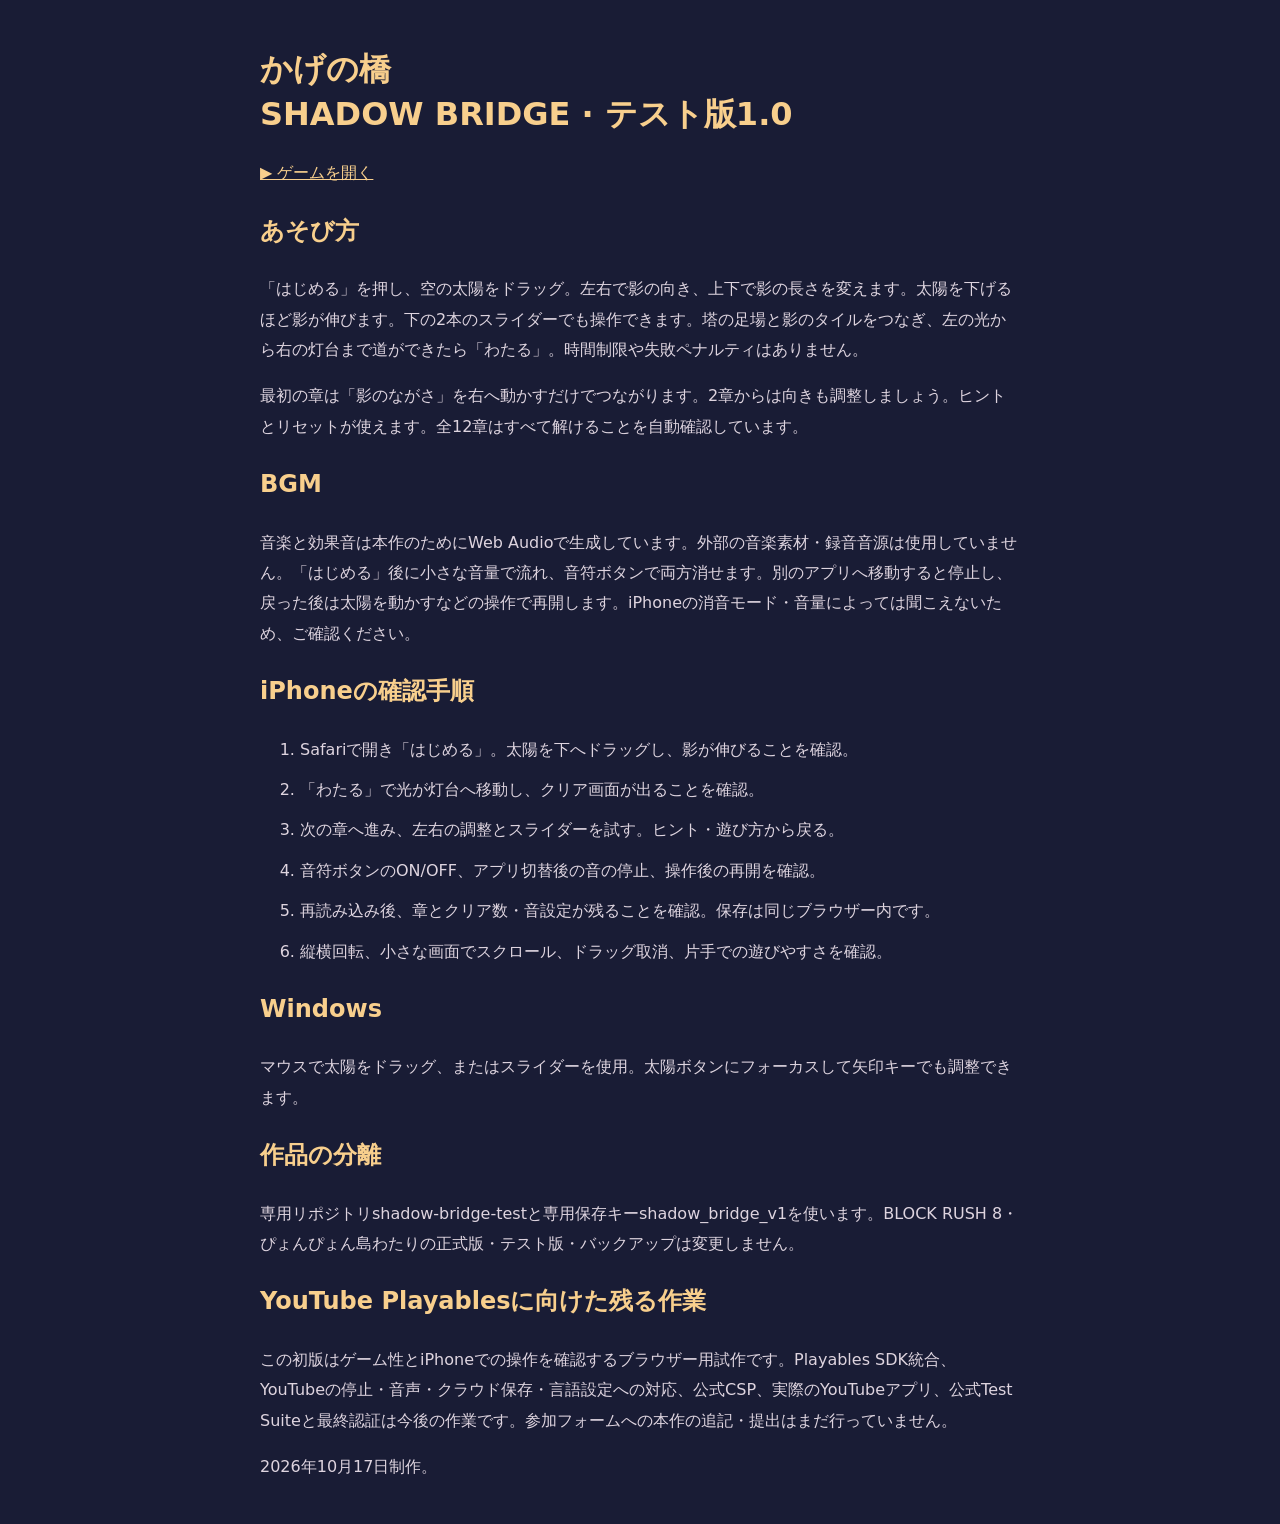
==== GUIDE.html @ 4cd4e1fe "Add Shadow Bridge: 12 sun-and-shadow puzzles with original ambient music" ====
<!doctype html><html lang="ja"><meta charset="utf-8"><meta name="viewport" content="width=device-width,initial-scale=1"><title>かげの橋 — テストガイド</title><style>body{max-width:760px;margin:auto;padding:26px;background:#191c35;color:#ded4df;font:16px/1.9 system-ui}a,h1,h2{color:#f8cf8d}h1{line-height:1.4}li{margin-bottom:10px}</style><h1>かげの橋<br>SHADOW BRIDGE · テスト版1.0</h1><p><a href="index.html">▶ ゲームを開く</a></p><h2>あそび方</h2><p>「はじめる」を押し、空の太陽をドラッグ。左右で影の向き、上下で影の長さを変えます。太陽を下げるほど影が伸びます。下の2本のスライダーでも操作できます。塔の足場と影のタイルをつなぎ、左の光から右の灯台まで道ができたら「わたる」。時間制限や失敗ペナルティはありません。</p><p>最初の章は「影のながさ」を右へ動かすだけでつながります。2章からは向きも調整しましょう。ヒントとリセットが使えます。全12章はすべて解けることを自動確認しています。</p><h2>BGM</h2><p>音楽と効果音は本作のためにWeb Audioで生成しています。外部の音楽素材・録音音源は使用していません。「はじめる」後に小さな音量で流れ、音符ボタンで両方消せます。別のアプリへ移動すると停止し、戻った後は太陽を動かすなどの操作で再開します。iPhoneの消音モード・音量によっては聞こえないため、ご確認ください。</p><h2>iPhoneの確認手順</h2><ol><li>Safariで開き「はじめる」。太陽を下へドラッグし、影が伸びることを確認。</li><li>「わたる」で光が灯台へ移動し、クリア画面が出ることを確認。</li><li>次の章へ進み、左右の調整とスライダーを試す。ヒント・遊び方から戻る。</li><li>音符ボタンのON/OFF、アプリ切替後の音の停止、操作後の再開を確認。</li><li>再読み込み後、章とクリア数・音設定が残ることを確認。保存は同じブラウザー内です。</li><li>縦横回転、小さな画面でスクロール、ドラッグ取消、片手での遊びやすさを確認。</li></ol><h2>Windows</h2><p>マウスで太陽をドラッグ、またはスライダーを使用。太陽ボタンにフォーカスして矢印キーでも調整できます。</p><h2>作品の分離</h2><p>専用リポジトリshadow-bridge-testと専用保存キーshadow_bridge_v1を使います。BLOCK RUSH 8・ぴょんぴょん島わたりの正式版・テスト版・バックアップは変更しません。</p><h2>YouTube Playablesに向けた残る作業</h2><p>この初版はゲーム性とiPhoneでの操作を確認するブラウザー用試作です。Playables SDK統合、YouTubeの停止・音声・クラウド保存・言語設定への対応、公式CSP、実際のYouTubeアプリ、公式Test Suiteと最終認証は今後の作業です。参加フォームへの本作の追記・提出はまだ行っていません。</p><p>2026年10月17日制作。</p></html>
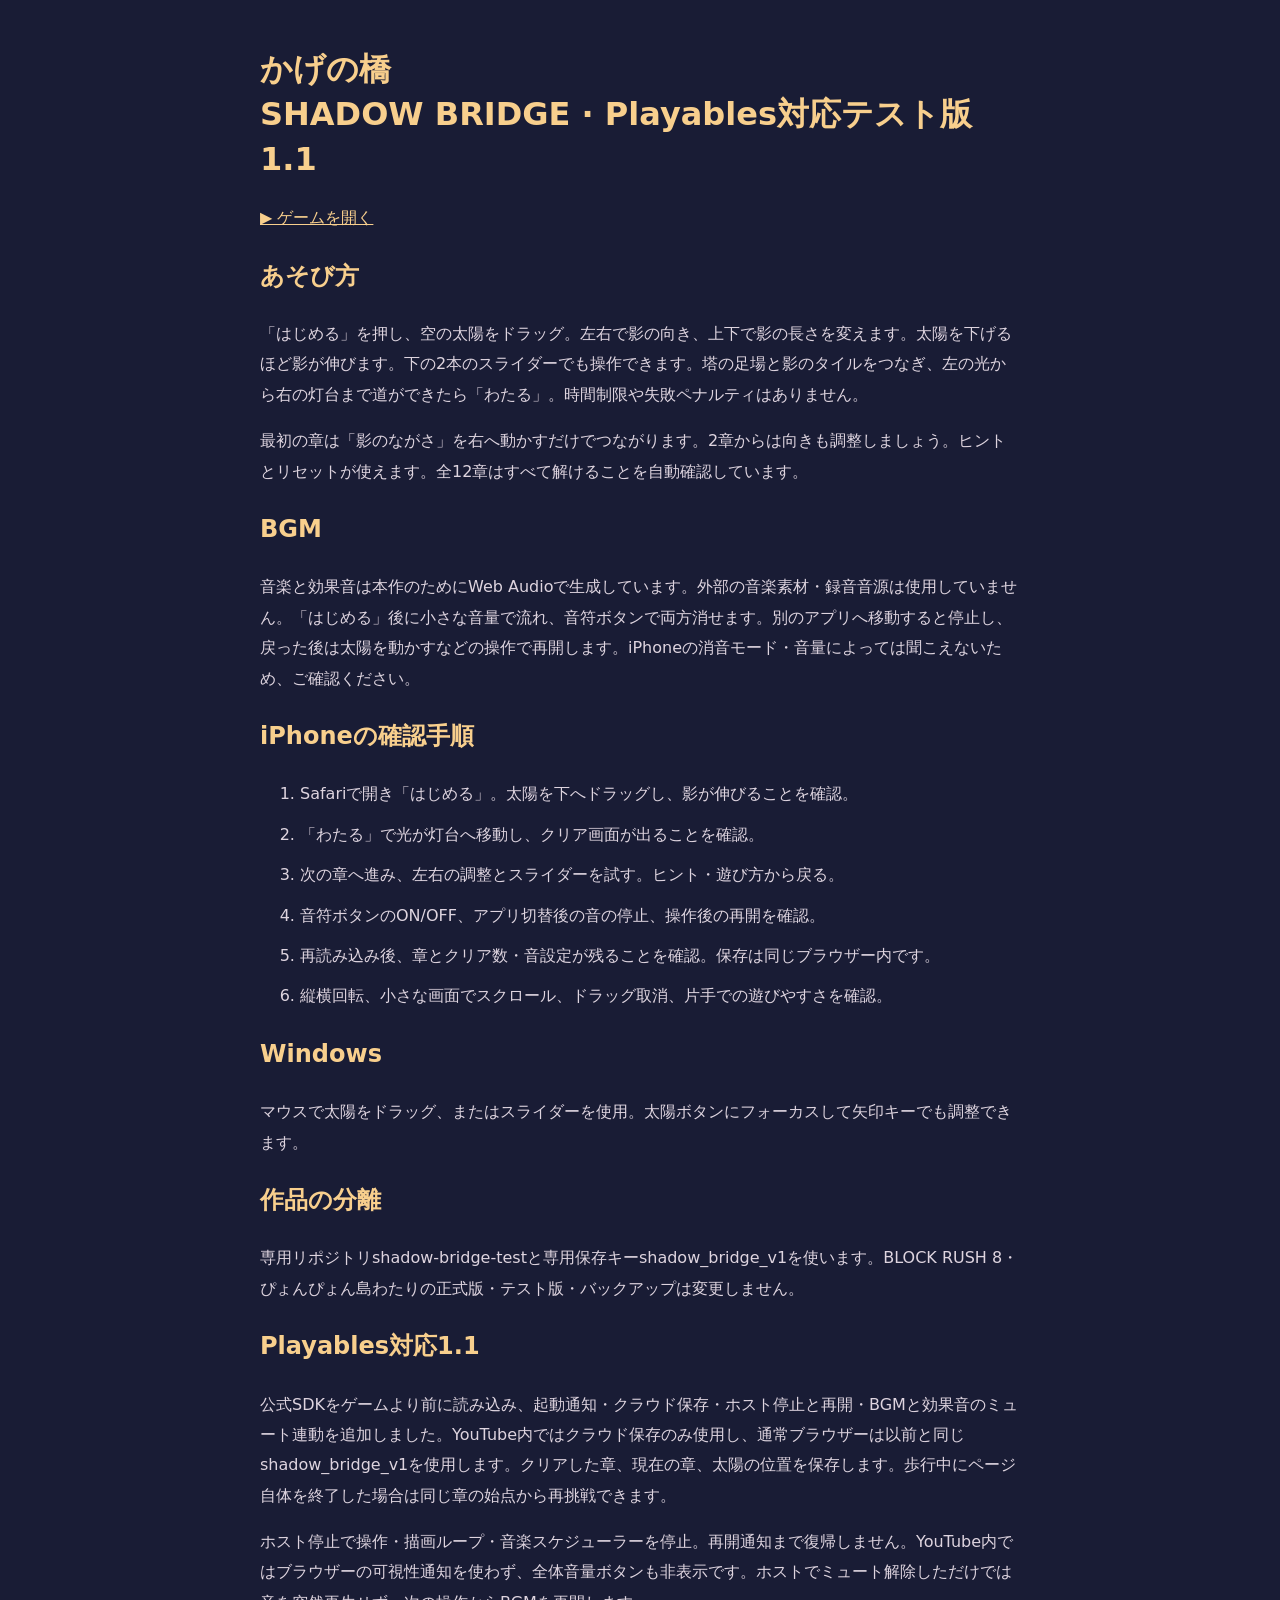
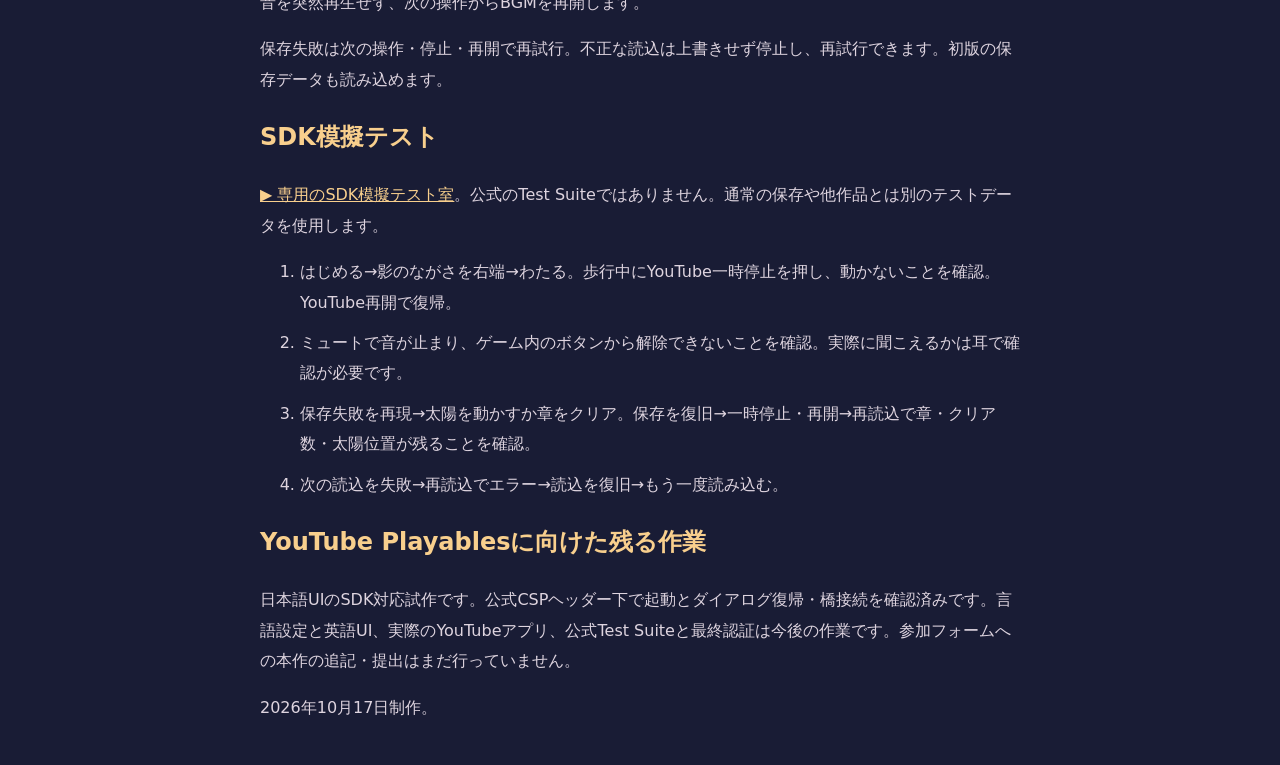
==== commit b24dd166: "Integrate Playables cloud progress, host-controlled BGM and pause" ====
--- a/GUIDE.html
+++ b/GUIDE.html
@@ -1 +1,2 @@
-<!doctype html><html lang="ja"><meta charset="utf-8"><meta name="viewport" content="width=device-width,initial-scale=1"><title>かげの橋 — テストガイド</title><style>body{max-width:760px;margin:auto;padding:26px;background:#191c35;color:#ded4df;font:16px/1.9 system-ui}a,h1,h2{color:#f8cf8d}h1{line-height:1.4}li{margin-bottom:10px}</style><h1>かげの橋<br>SHADOW BRIDGE · テスト版1.0</h1><p><a href="index.html">▶ ゲームを開く</a></p><h2>あそび方</h2><p>「はじめる」を押し、空の太陽をドラッグ。左右で影の向き、上下で影の長さを変えます。太陽を下げるほど影が伸びます。下の2本のスライダーでも操作できます。塔の足場と影のタイルをつなぎ、左の光から右の灯台まで道ができたら「わたる」。時間制限や失敗ペナルティはありません。</p><p>最初の章は「影のながさ」を右へ動かすだけでつながります。2章からは向きも調整しましょう。ヒントとリセットが使えます。全12章はすべて解けることを自動確認しています。</p><h2>BGM</h2><p>音楽と効果音は本作のためにWeb Audioで生成しています。外部の音楽素材・録音音源は使用していません。「はじめる」後に小さな音量で流れ、音符ボタンで両方消せます。別のアプリへ移動すると停止し、戻った後は太陽を動かすなどの操作で再開します。iPhoneの消音モード・音量によっては聞こえないため、ご確認ください。</p><h2>iPhoneの確認手順</h2><ol><li>Safariで開き「はじめる」。太陽を下へドラッグし、影が伸びることを確認。</li><li>「わたる」で光が灯台へ移動し、クリア画面が出ることを確認。</li><li>次の章へ進み、左右の調整とスライダーを試す。ヒント・遊び方から戻る。</li><li>音符ボタンのON/OFF、アプリ切替後の音の停止、操作後の再開を確認。</li><li>再読み込み後、章とクリア数・音設定が残ることを確認。保存は同じブラウザー内です。</li><li>縦横回転、小さな画面でスクロール、ドラッグ取消、片手での遊びやすさを確認。</li></ol><h2>Windows</h2><p>マウスで太陽をドラッグ、またはスライダーを使用。太陽ボタンにフォーカスして矢印キーでも調整できます。</p><h2>作品の分離</h2><p>専用リポジトリshadow-bridge-testと専用保存キーshadow_bridge_v1を使います。BLOCK RUSH 8・ぴょんぴょん島わたりの正式版・テスト版・バックアップは変更しません。</p><h2>YouTube Playablesに向けた残る作業</h2><p>この初版はゲーム性とiPhoneでの操作を確認するブラウザー用試作です。Playables SDK統合、YouTubeの停止・音声・クラウド保存・言語設定への対応、公式CSP、実際のYouTubeアプリ、公式Test Suiteと最終認証は今後の作業です。参加フォームへの本作の追記・提出はまだ行っていません。</p><p>2026年10月17日制作。</p></html>
+<!doctype html><html lang="ja"><meta charset="utf-8"><meta name="viewport" content="width=device-width,initial-scale=1"><title>かげの橋 — テストガイド</title><style>body{max-width:760px;margin:auto;padding:26px;background:#191c35;color:#ded4df;font:16px/1.9 system-ui}a,h1,h2{color:#f8cf8d}h1{line-height:1.4}li{margin-bottom:10px}</style><h1>かげの橋<br>SHADOW BRIDGE · Playables対応テスト版1.1</h1><p><a href="index.html">▶ ゲームを開く</a></p><h2>あそび方</h2><p>「はじめる」を押し、空の太陽をドラッグ。左右で影の向き、上下で影の長さを変えます。太陽を下げるほど影が伸びます。下の2本のスライダーでも操作できます。塔の足場と影のタイルをつなぎ、左の光から右の灯台まで道ができたら「わたる」。時間制限や失敗ペナルティはありません。</p><p>最初の章は「影のながさ」を右へ動かすだけでつながります。2章からは向きも調整しましょう。ヒントとリセットが使えます。全12章はすべて解けることを自動確認しています。</p><h2>BGM</h2><p>音楽と効果音は本作のためにWeb Audioで生成しています。外部の音楽素材・録音音源は使用していません。「はじめる」後に小さな音量で流れ、音符ボタンで両方消せます。別のアプリへ移動すると停止し、戻った後は太陽を動かすなどの操作で再開します。iPhoneの消音モード・音量によっては聞こえないため、ご確認ください。</p><h2>iPhoneの確認手順</h2><ol><li>Safariで開き「はじめる」。太陽を下へドラッグし、影が伸びることを確認。</li><li>「わたる」で光が灯台へ移動し、クリア画面が出ることを確認。</li><li>次の章へ進み、左右の調整とスライダーを試す。ヒント・遊び方から戻る。</li><li>音符ボタンのON/OFF、アプリ切替後の音の停止、操作後の再開を確認。</li><li>再読み込み後、章とクリア数・音設定が残ることを確認。保存は同じブラウザー内です。</li><li>縦横回転、小さな画面でスクロール、ドラッグ取消、片手での遊びやすさを確認。</li></ol><h2>Windows</h2><p>マウスで太陽をドラッグ、またはスライダーを使用。太陽ボタンにフォーカスして矢印キーでも調整できます。</p><h2>作品の分離</h2><p>専用リポジトリshadow-bridge-testと専用保存キーshadow_bridge_v1を使います。BLOCK RUSH 8・ぴょんぴょん島わたりの正式版・テスト版・バックアップは変更しません。</p><h2>Playables対応1.1</h2><p>公式SDKをゲームより前に読み込み、起動通知・クラウド保存・ホスト停止と再開・BGMと効果音のミュート連動を追加しました。YouTube内ではクラウド保存のみ使用し、通常ブラウザーは以前と同じshadow_bridge_v1を使用します。クリアした章、現在の章、太陽の位置を保存します。歩行中にページ自体を終了した場合は同じ章の始点から再挑戦できます。</p><p>ホスト停止で操作・描画ループ・音楽スケジューラーを停止。再開通知まで復帰しません。YouTube内ではブラウザーの可視性通知を使わず、全体音量ボタンも非表示です。ホストでミュート解除しただけでは音を突然再生せず、次の操作からBGMを再開します。</p><p>保存失敗は次の操作・停止・再開で再試行。不正な読込は上書きせず停止し、再試行できます。初版の保存データも読み込めます。</p><h2>SDK模擬テスト</h2><p><a href="sdk-lab.html">▶ 専用のSDK模擬テスト室</a>。公式のTest Suiteではありません。通常の保存や他作品とは別のテストデータを使用します。</p><ol><li>はじめる→影のながさを右端→わたる。歩行中にYouTube一時停止を押し、動かないことを確認。YouTube再開で復帰。</li><li>ミュートで音が止まり、ゲーム内のボタンから解除できないことを確認。実際に聞こえるかは耳で確認が必要です。</li><li>保存失敗を再現→太陽を動かすか章をクリア。保存を復旧→一時停止・再開→再読込で章・クリア数・太陽位置が残ることを確認。</li><li>次の読込を失敗→再読込でエラー→読込を復旧→もう一度読み込む。</li></ol><h2>YouTube Playablesに向けた残る作業</h2><p>日本語UIのSDK対応試作です。公式CSPヘッダー下で起動とダイアログ復帰・橋接続を確認済みです。言語設定と英語UI、実際のYouTubeアプリ、公式Test Suiteと最終認証は今後の作業です。参加フォームへの本作の追記・提出はまだ行っていません。</p><p>2026年10月17日制作。</p></html>
+
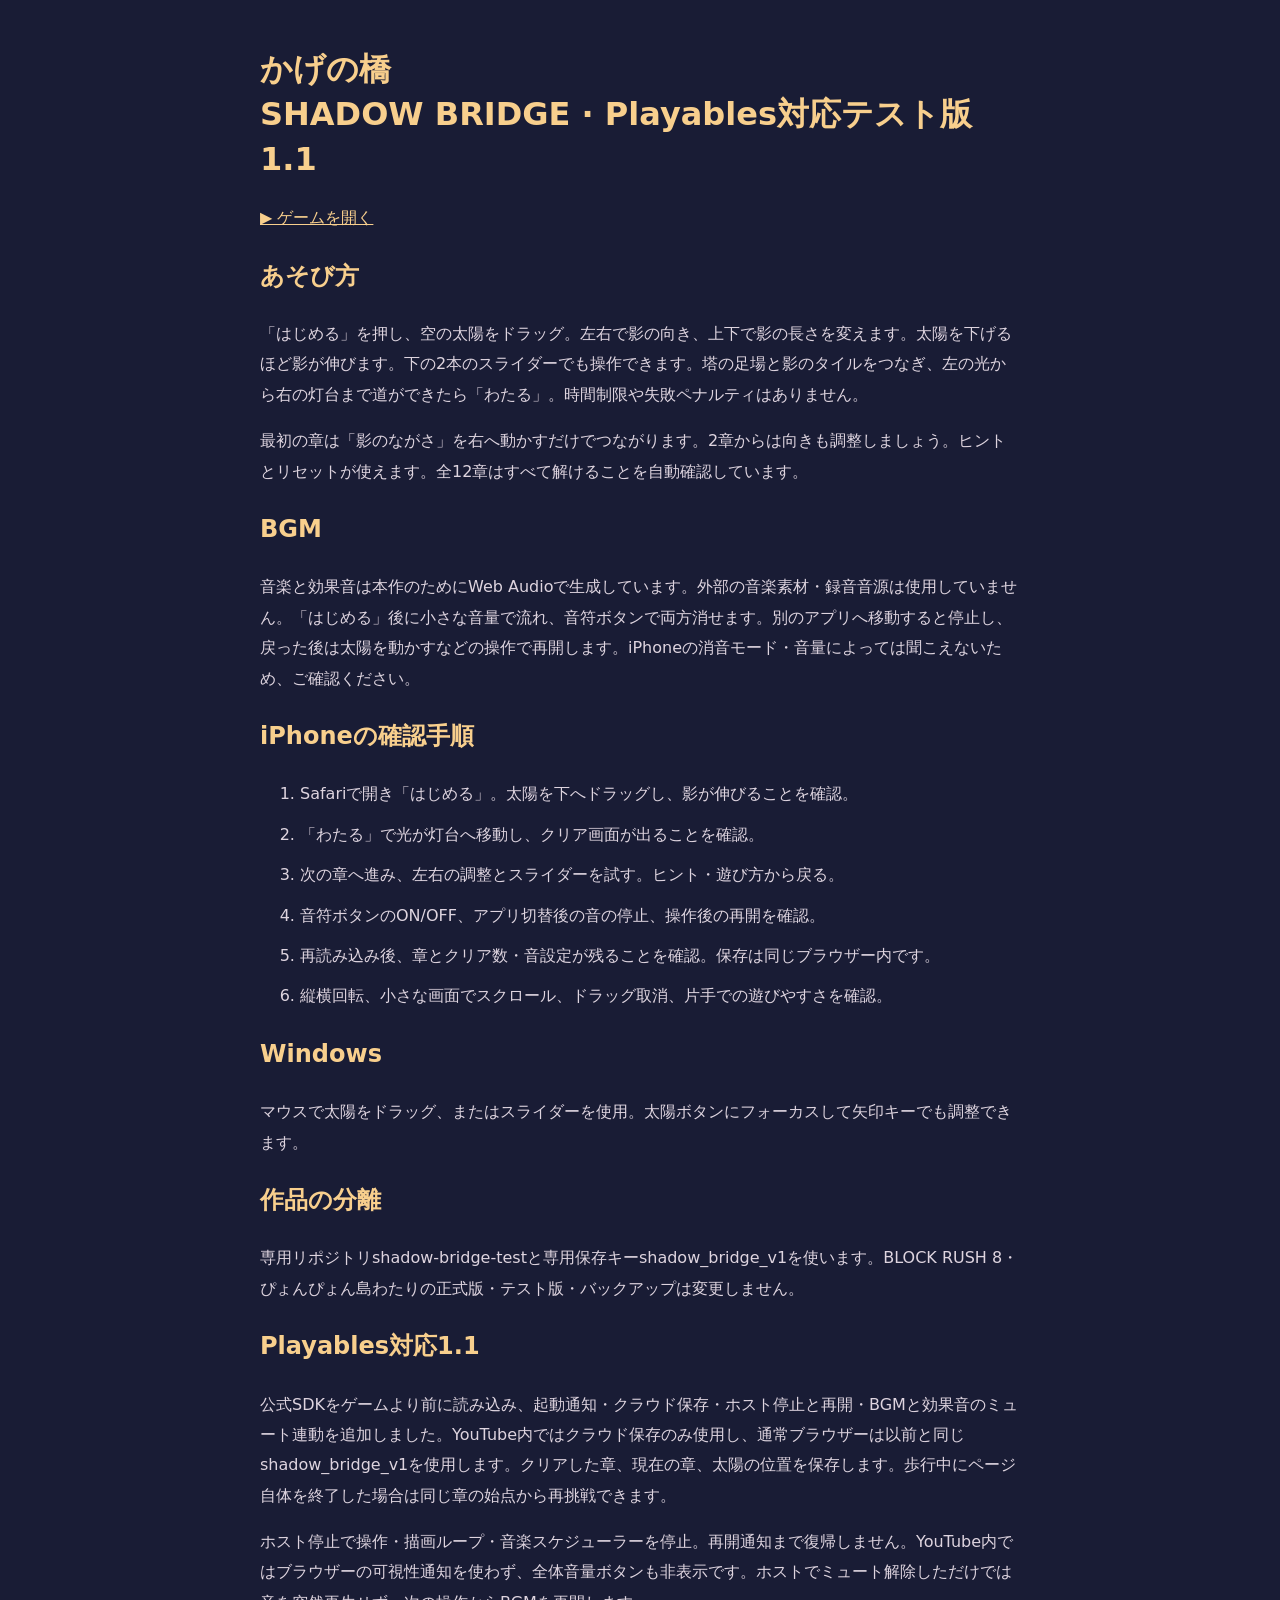
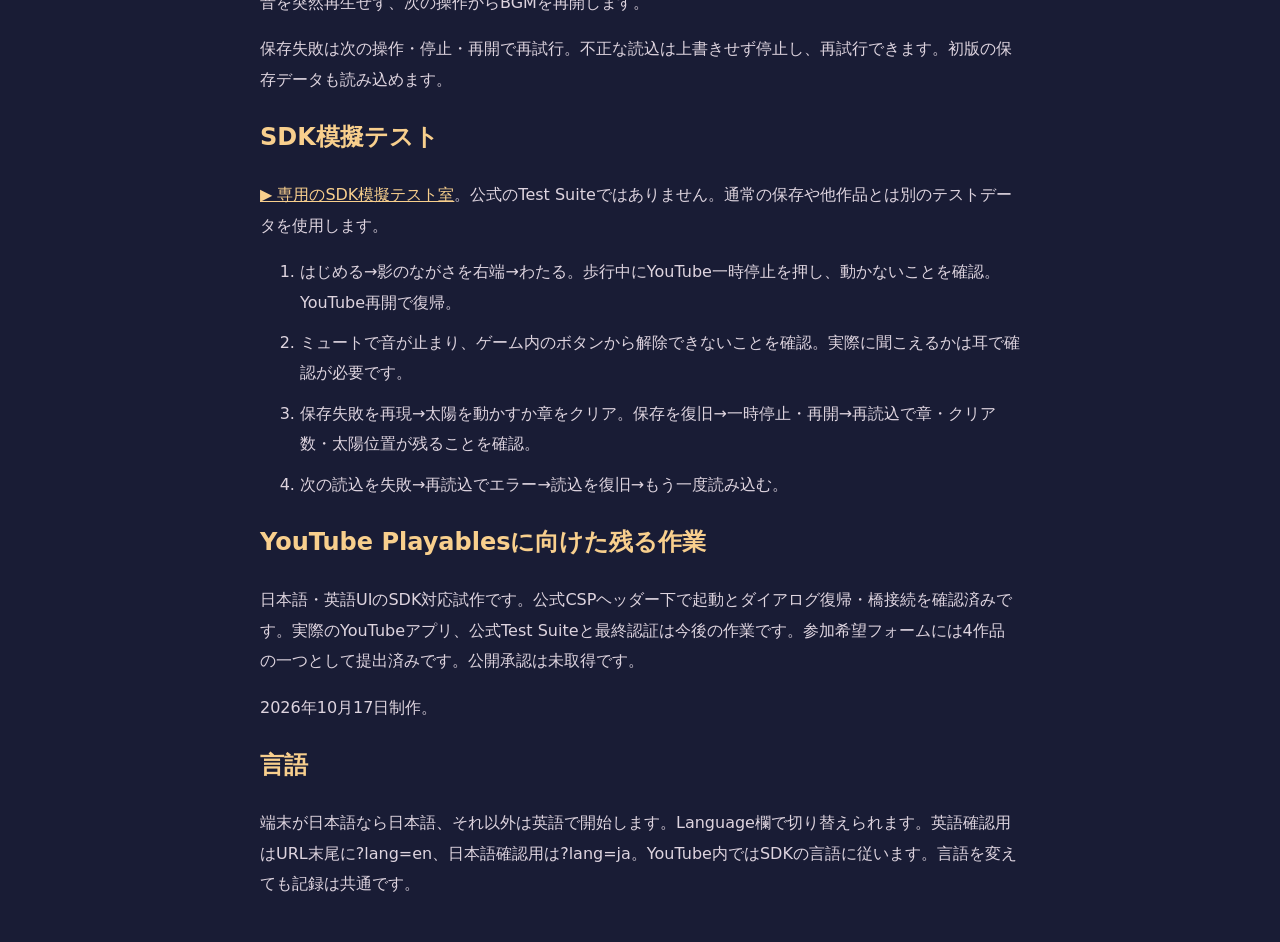
==== commit de0b85cb: "Add complete Japanese/English UI and language selection" ====
--- a/GUIDE.html
+++ b/GUIDE.html
@@ -1,2 +1,2 @@
-<!doctype html><html lang="ja"><meta charset="utf-8"><meta name="viewport" content="width=device-width,initial-scale=1"><title>かげの橋 — テストガイド</title><style>body{max-width:760px;margin:auto;padding:26px;background:#191c35;color:#ded4df;font:16px/1.9 system-ui}a,h1,h2{color:#f8cf8d}h1{line-height:1.4}li{margin-bottom:10px}</style><h1>かげの橋<br>SHADOW BRIDGE · Playables対応テスト版1.1</h1><p><a href="index.html">▶ ゲームを開く</a></p><h2>あそび方</h2><p>「はじめる」を押し、空の太陽をドラッグ。左右で影の向き、上下で影の長さを変えます。太陽を下げるほど影が伸びます。下の2本のスライダーでも操作できます。塔の足場と影のタイルをつなぎ、左の光から右の灯台まで道ができたら「わたる」。時間制限や失敗ペナルティはありません。</p><p>最初の章は「影のながさ」を右へ動かすだけでつながります。2章からは向きも調整しましょう。ヒントとリセットが使えます。全12章はすべて解けることを自動確認しています。</p><h2>BGM</h2><p>音楽と効果音は本作のためにWeb Audioで生成しています。外部の音楽素材・録音音源は使用していません。「はじめる」後に小さな音量で流れ、音符ボタンで両方消せます。別のアプリへ移動すると停止し、戻った後は太陽を動かすなどの操作で再開します。iPhoneの消音モード・音量によっては聞こえないため、ご確認ください。</p><h2>iPhoneの確認手順</h2><ol><li>Safariで開き「はじめる」。太陽を下へドラッグし、影が伸びることを確認。</li><li>「わたる」で光が灯台へ移動し、クリア画面が出ることを確認。</li><li>次の章へ進み、左右の調整とスライダーを試す。ヒント・遊び方から戻る。</li><li>音符ボタンのON/OFF、アプリ切替後の音の停止、操作後の再開を確認。</li><li>再読み込み後、章とクリア数・音設定が残ることを確認。保存は同じブラウザー内です。</li><li>縦横回転、小さな画面でスクロール、ドラッグ取消、片手での遊びやすさを確認。</li></ol><h2>Windows</h2><p>マウスで太陽をドラッグ、またはスライダーを使用。太陽ボタンにフォーカスして矢印キーでも調整できます。</p><h2>作品の分離</h2><p>専用リポジトリshadow-bridge-testと専用保存キーshadow_bridge_v1を使います。BLOCK RUSH 8・ぴょんぴょん島わたりの正式版・テスト版・バックアップは変更しません。</p><h2>Playables対応1.1</h2><p>公式SDKをゲームより前に読み込み、起動通知・クラウド保存・ホスト停止と再開・BGMと効果音のミュート連動を追加しました。YouTube内ではクラウド保存のみ使用し、通常ブラウザーは以前と同じshadow_bridge_v1を使用します。クリアした章、現在の章、太陽の位置を保存します。歩行中にページ自体を終了した場合は同じ章の始点から再挑戦できます。</p><p>ホスト停止で操作・描画ループ・音楽スケジューラーを停止。再開通知まで復帰しません。YouTube内ではブラウザーの可視性通知を使わず、全体音量ボタンも非表示です。ホストでミュート解除しただけでは音を突然再生せず、次の操作からBGMを再開します。</p><p>保存失敗は次の操作・停止・再開で再試行。不正な読込は上書きせず停止し、再試行できます。初版の保存データも読み込めます。</p><h2>SDK模擬テスト</h2><p><a href="sdk-lab.html">▶ 専用のSDK模擬テスト室</a>。公式のTest Suiteではありません。通常の保存や他作品とは別のテストデータを使用します。</p><ol><li>はじめる→影のながさを右端→わたる。歩行中にYouTube一時停止を押し、動かないことを確認。YouTube再開で復帰。</li><li>ミュートで音が止まり、ゲーム内のボタンから解除できないことを確認。実際に聞こえるかは耳で確認が必要です。</li><li>保存失敗を再現→太陽を動かすか章をクリア。保存を復旧→一時停止・再開→再読込で章・クリア数・太陽位置が残ることを確認。</li><li>次の読込を失敗→再読込でエラー→読込を復旧→もう一度読み込む。</li></ol><h2>YouTube Playablesに向けた残る作業</h2><p>日本語UIのSDK対応試作です。公式CSPヘッダー下で起動とダイアログ復帰・橋接続を確認済みです。言語設定と英語UI、実際のYouTubeアプリ、公式Test Suiteと最終認証は今後の作業です。参加フォームへの本作の追記・提出はまだ行っていません。</p><p>2026年10月17日制作。</p></html>
+<!doctype html><html lang="ja"><meta charset="utf-8"><meta name="viewport" content="width=device-width,initial-scale=1"><title>かげの橋 — テストガイド</title><style>body{max-width:760px;margin:auto;padding:26px;background:#191c35;color:#ded4df;font:16px/1.9 system-ui}a,h1,h2{color:#f8cf8d}h1{line-height:1.4}li{margin-bottom:10px}</style><h1>かげの橋<br>SHADOW BRIDGE · Playables対応テスト版1.1</h1><p><a href="index.html">▶ ゲームを開く</a></p><h2>あそび方</h2><p>「はじめる」を押し、空の太陽をドラッグ。左右で影の向き、上下で影の長さを変えます。太陽を下げるほど影が伸びます。下の2本のスライダーでも操作できます。塔の足場と影のタイルをつなぎ、左の光から右の灯台まで道ができたら「わたる」。時間制限や失敗ペナルティはありません。</p><p>最初の章は「影のながさ」を右へ動かすだけでつながります。2章からは向きも調整しましょう。ヒントとリセットが使えます。全12章はすべて解けることを自動確認しています。</p><h2>BGM</h2><p>音楽と効果音は本作のためにWeb Audioで生成しています。外部の音楽素材・録音音源は使用していません。「はじめる」後に小さな音量で流れ、音符ボタンで両方消せます。別のアプリへ移動すると停止し、戻った後は太陽を動かすなどの操作で再開します。iPhoneの消音モード・音量によっては聞こえないため、ご確認ください。</p><h2>iPhoneの確認手順</h2><ol><li>Safariで開き「はじめる」。太陽を下へドラッグし、影が伸びることを確認。</li><li>「わたる」で光が灯台へ移動し、クリア画面が出ることを確認。</li><li>次の章へ進み、左右の調整とスライダーを試す。ヒント・遊び方から戻る。</li><li>音符ボタンのON/OFF、アプリ切替後の音の停止、操作後の再開を確認。</li><li>再読み込み後、章とクリア数・音設定が残ることを確認。保存は同じブラウザー内です。</li><li>縦横回転、小さな画面でスクロール、ドラッグ取消、片手での遊びやすさを確認。</li></ol><h2>Windows</h2><p>マウスで太陽をドラッグ、またはスライダーを使用。太陽ボタンにフォーカスして矢印キーでも調整できます。</p><h2>作品の分離</h2><p>専用リポジトリshadow-bridge-testと専用保存キーshadow_bridge_v1を使います。BLOCK RUSH 8・ぴょんぴょん島わたりの正式版・テスト版・バックアップは変更しません。</p><h2>Playables対応1.1</h2><p>公式SDKをゲームより前に読み込み、起動通知・クラウド保存・ホスト停止と再開・BGMと効果音のミュート連動を追加しました。YouTube内ではクラウド保存のみ使用し、通常ブラウザーは以前と同じshadow_bridge_v1を使用します。クリアした章、現在の章、太陽の位置を保存します。歩行中にページ自体を終了した場合は同じ章の始点から再挑戦できます。</p><p>ホスト停止で操作・描画ループ・音楽スケジューラーを停止。再開通知まで復帰しません。YouTube内ではブラウザーの可視性通知を使わず、全体音量ボタンも非表示です。ホストでミュート解除しただけでは音を突然再生せず、次の操作からBGMを再開します。</p><p>保存失敗は次の操作・停止・再開で再試行。不正な読込は上書きせず停止し、再試行できます。初版の保存データも読み込めます。</p><h2>SDK模擬テスト</h2><p><a href="sdk-lab.html">▶ 専用のSDK模擬テスト室</a>。公式のTest Suiteではありません。通常の保存や他作品とは別のテストデータを使用します。</p><ol><li>はじめる→影のながさを右端→わたる。歩行中にYouTube一時停止を押し、動かないことを確認。YouTube再開で復帰。</li><li>ミュートで音が止まり、ゲーム内のボタンから解除できないことを確認。実際に聞こえるかは耳で確認が必要です。</li><li>保存失敗を再現→太陽を動かすか章をクリア。保存を復旧→一時停止・再開→再読込で章・クリア数・太陽位置が残ることを確認。</li><li>次の読込を失敗→再読込でエラー→読込を復旧→もう一度読み込む。</li></ol><h2>YouTube Playablesに向けた残る作業</h2><p>日本語・英語UIのSDK対応試作です。公式CSPヘッダー下で起動とダイアログ復帰・橋接続を確認済みです。実際のYouTubeアプリ、公式Test Suiteと最終認証は今後の作業です。参加希望フォームには4作品の一つとして提出済みです。公開承認は未取得です。</p><p>2026年10月17日制作。</p><h2>言語</h2><p>端末が日本語なら日本語、それ以外は英語で開始します。Language欄で切り替えられます。英語確認用はURL末尾に?lang=en、日本語確認用は?lang=ja。YouTube内ではSDKの言語に従います。言語を変えても記録は共通です。</p></html>
 
